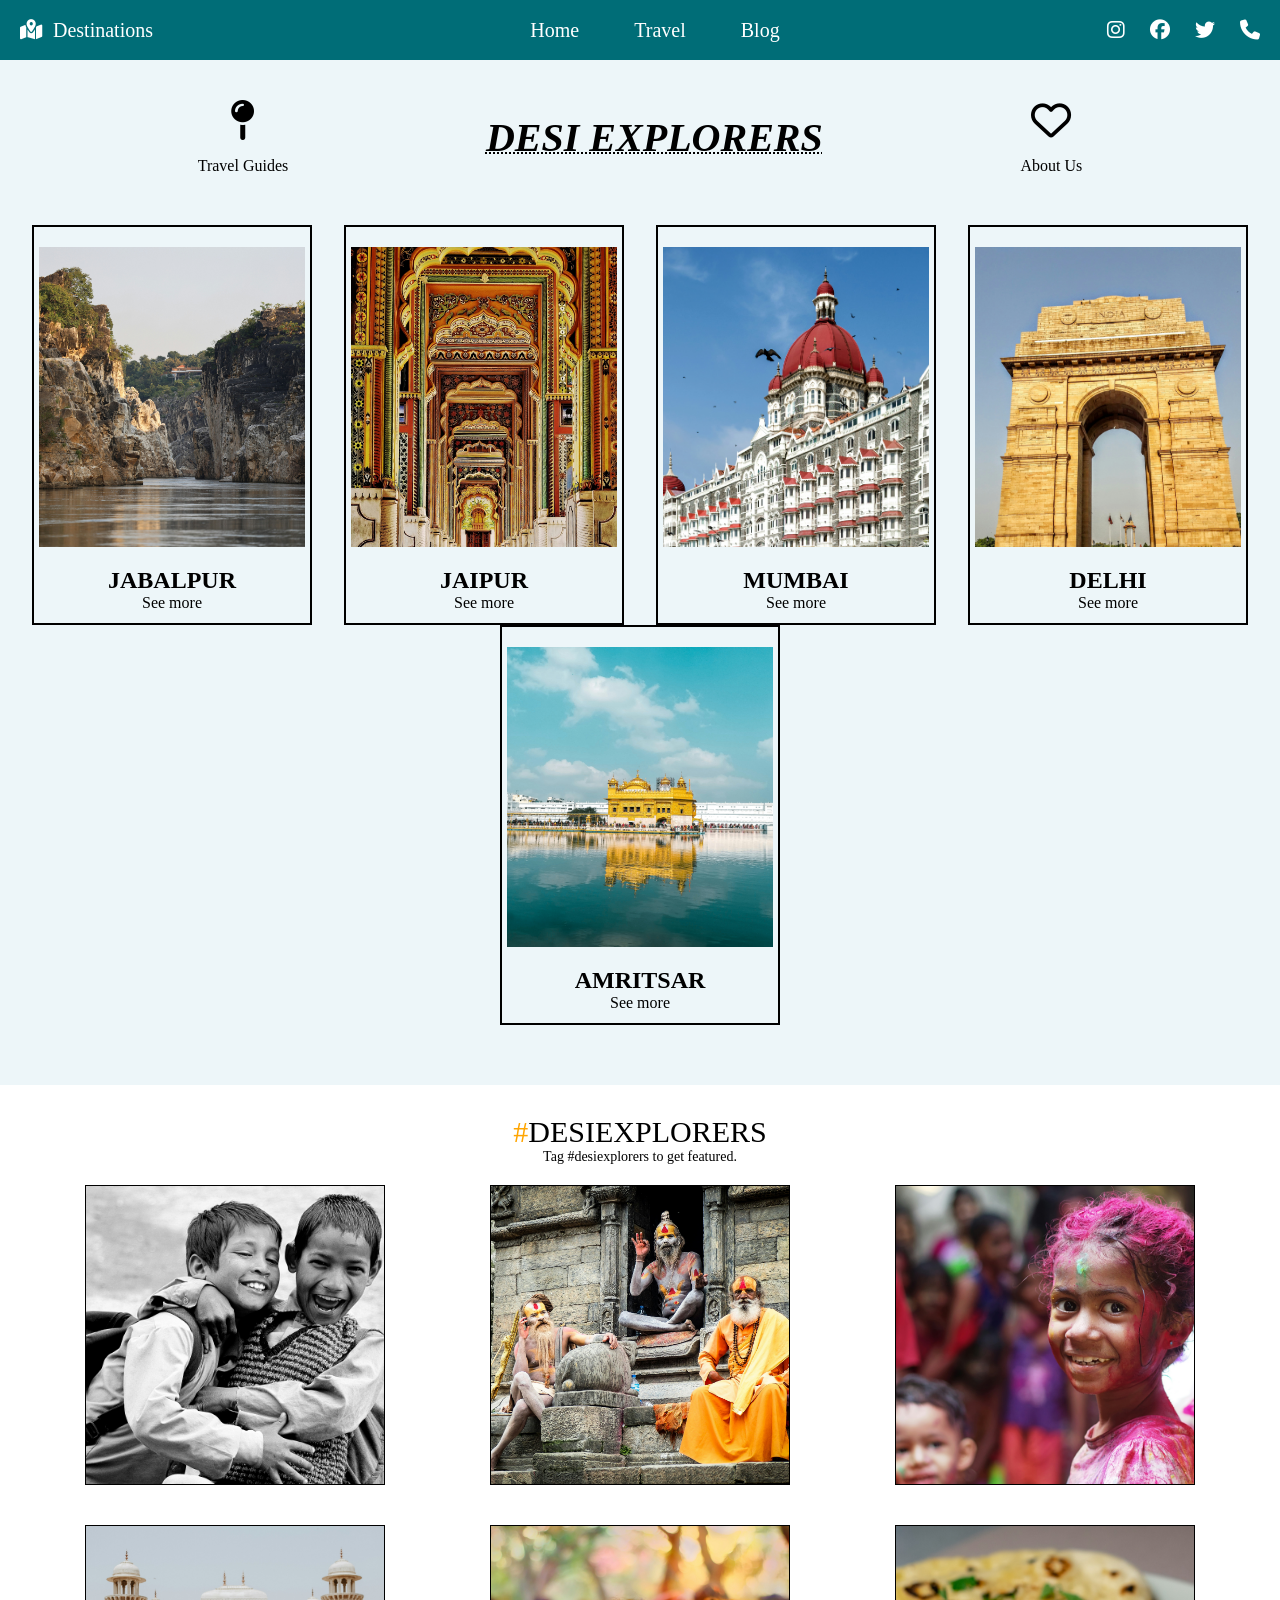
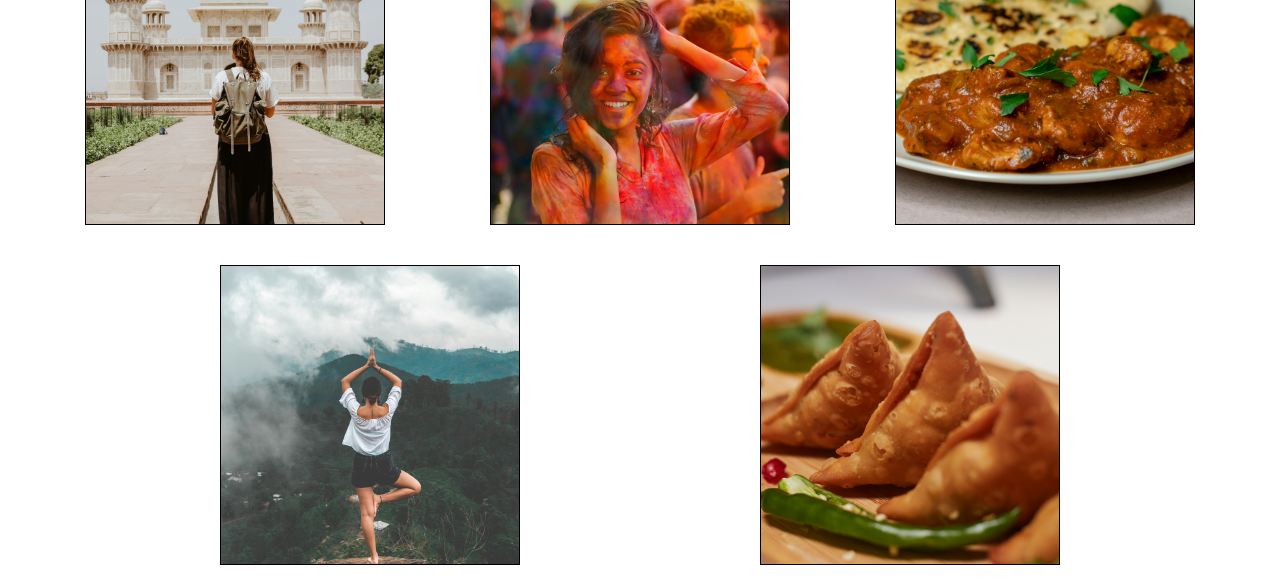
==== index.html @ 2a9def67 "First Index Commit" ====
<!DOCTYPE html>
<html lang="en">
<head>
    <meta charset="UTF-8">
    <meta name="viewport" content="width=device-width, initial-scale=1.0">
    <title>Desi Explorer</title>
    <link rel="icon" href="favicon.ico">
    <link rel="stylesheet" href="https://cdnjs.cloudflare.com/ajax/libs/font-awesome/6.5.2/css/all.min.css">
    <link rel="stylesheet" href="css/style.css">
</head>

<body>

<!-- Scroll Button -->
<button onclick="scrollToTop()" id="topBtn">⬆️</button>

<!-- Modal -->
<div id="imgModal" class="modal">
    <span class="close" onclick="closeModal()">&times;</span>
    <img class="modal-content" id="modalImg">
</div>

<!-- Navbar -->
<header>
    <div class="navbar">

        <div class="nav-destination">
            <i class="fa-solid fa-map-location-dot"></i>
            <p class="border">Destinations</p>
        </div>

        <div class="nav-content">
            <p class="border"><a href="index.html">Home</a></p>
            <p class="border"><a href="travelguide.html">Travel</a></p>
            <p class="border"><a href="indexblog.html">Blog</a></p>
        </div>

        <div class="nav-social">
            <i class="fa-brands fa-instagram border"></i>
            <i class="fa-brands fa-facebook border"></i>
            <i class="fa-brands fa-twitter border"></i>
            <i class="fa-solid fa-phone border"></i>
        </div>
        
    </div>

    <div class="nav-logo-area border">
        <div class="logo-area-left border">
            <i class="fa-solid fa-map-pin"></i>
            <p><a href="travelguide.html">Travel Guides</a></p>
        </div>

        <div class="logo">
            <p>DESI EXPLORERS</p>
        </div>

        <div class="logo-area-right border">
            <i class="fa-regular fa-heart"></i>
            <p><a href="aboutus.html">About Us</a></p>
        </div>
    </div>
</header>

<!-- Cities Section -->
<section class="images">
    <div class="image-section">

        <div class="box">
            <div class="box-content">
                <div class="box-image" style="background-image: url('images/jabalpur.jpg')"></div>
                <h2>JABALPUR</h2>
                <p><a href="jabalpur.html">See more</a></p> 
            </div>
        </div>

        <div class="box">
            <div class="box-content">
                <div class="box-image" style="background-image: url('images/jaipur.jpg')"></div>
                <h2>JAIPUR</h2>
                <p><a href="jaipur.html">See more</a></p> 
            </div>
        </div>

        <div class="box">
            <div class="box-content">
                <div class="box-image" style="background-image: url('images/mumbai.jpg')"></div>
                <h2>MUMBAI</h2>
                <p><a href="#">See more</a></p> 
            </div>
        </div>

        <div class="box">
            <div class="box-content">
                <div class="box-image" style="background-image: url('images/delhi.jpg')"></div>
                <h2>DELHI</h2>
                <p><a href="#">See more</a></p> 
            </div>
        </div>

        <div class="box">
            <div class="box-content">
                <div class="box-image" style="background-image: url('images/amritsar.jpg')"></div>
                <h2>AMRITSAR</h2>
                <p><a href="#">See more</a></p> 
            </div>
        </div>

    </div>
</section>

<!-- Community Feed -->
<section class="community-feed">
    <div class="feed-title">
        <p class="tag"><span class="hash"># </span> DESIEXPLORERS</p>
    </div>

    <p class="content">Tag #desiexplorers to get featured.</p>

    <div class="feed-images">
        <div class="feed-box" style="background-image: url('images/feed/feed1.jpg');"></div>
        <div class="feed-box" style="background-image: url('images/feed/feed2.jpg');"></div>
        <div class="feed-box" style="background-image: url('images/feed/feed3.jpg');"></div>
        <div class="feed-box" style="background-image: url('images/feed/feed4.jpg');"></div>
        <div class="feed-box" style="background-image: url('images/feed/feed5.jpg');"></div>
        <div class="feed-box" style="background-image: url('images/feed/feed6.jpg');"></div>
        <div class="feed-box" style="background-image: url('images/feed/feed7.jpg');"></div>
        <div class="feed-box" style="background-image: url('images/feed/feed8.jpg');"></div>
    </div>
</section>

<script src="script.js"></script>

</body>
</html>
---- css/style.css ----
/* Reset */
* {
    margin: 0;
    box-sizing: border-box;
}

body {
    background-color: #EDF6F9;
}

/* Navbar */
.navbar {
    height: 60px;
    background-color: #006D77;
    display: flex;
    justify-content: space-between;
    align-items: center;
    color: white;
    font-size: 20px;
}

/* Nav content */
.nav-content p {
    display: inline;
    margin-left: 50px;
}

.nav-content a {
    color: white;
    text-decoration: none;
}

.nav-content a:hover {
    color: #cdeb96;
}

/* Destination */
.nav-destination {
    margin-left: 20px;
    display: flex;
    align-items: center;
}

.nav-destination p {
    margin-left: 10px;
}

/* Social icons */
.nav-social i {
    margin-right: 20px;
    color: white;
    position: relative;
}

/* Hover effect */
.border:hover {
    color: #cdeb96;
}

/* Logo area */
.nav-logo-area {
    display: flex;
    justify-content: space-evenly;
    align-items: center;
    margin-top: 40px;
    text-align: center;
}

.nav-logo-area i {
    font-size: 40px;
    margin-bottom: 17px;
    color: black;
}

.logo {
    font-family: 'Times New Roman';
    font-size: 40px;
    font-weight: 700;
    font-style: oblique 2deg;
    text-decoration: underline dotted 1.5px black;
}

.logo-area-left a,
.logo-area-right a {
    text-decoration: none;
    color: black;
}

/* Cards */
.image-section {
    display: flex;
    flex-wrap: wrap;
    justify-content: space-evenly;
    margin-top: 50px;
}

.box {
    height: 400px;
    width: 280px;
    border: 2px solid black;
    padding: 20px 0 15px;
    background-color: #EDF6F9;
}

.box-content {
    text-align: center;
    margin: 0 5px;
}

.box-image {
    height: 300px;
    background-size: cover;
    background-position: center;
    margin-bottom: 20px;
    transition: transform 0.5s ease-in-out;
}

.box-image:hover {
    transform: scale(1.1);
}

.box a {
    color: black;
    text-decoration: none;
}

/* Community Feed */
.community-feed {
    background-color: white;
    margin-top: 60px;
    text-align: center;
}

.tag {
    font-size: 30px;
    display: flex;
    justify-content: center;
    padding-top: 30px;
}

.tag .hash {
    color: orange;
}

.community-feed .content {
    font-size: 14px;
}

.feed-images {
    display: flex;
    flex-wrap: wrap;
    justify-content: space-evenly;
}

.feed-box {
    margin: 20px;
    height: 300px;
    width: 300px;
    border: 1px solid black;
    background-size: cover;
    background-position: center;
    transition: transform 0.5s ease-in-out;
}

.feed-box:hover {
    transform: scale(1.1);
}

/* Scroll Button */
#topBtn {
    display: none;
    position: fixed;
    bottom: 40px;
    right: 40px;
    background-color: #006D77;
    color: white;
    padding: 12px 16px;
    border-radius: 10px;
    cursor: pointer;
}

/* Modal */
.modal {
    display: none;
    position: fixed;
    width: 100%;
    height: 100%;
    background-color: rgba(0,0,0,0.8);
}

.modal-content {
    margin: auto;
    display: block;
    max-width: 80%;
    border: 5px solid white;
    border-radius: 10px;
}

.close {
    position: absolute;
    top: 30px;
    right: 50px;
    color: white;
    font-size: 40px;
    cursor: pointer;
}

/* Tooltip */
.nav-social i::after {
    content: attr(data-tooltip);
    position: absolute;
    bottom: -30px;
    left: 50%;
    transform: translateX(-50%);
    background-color: #006D77;
    color: #fff;
    padding: 4px 8px;
    border-radius: 4px;
    font-size: 12px;
    opacity: 0;
}

.nav-social i:hover::after {
    opacity: 1;
}
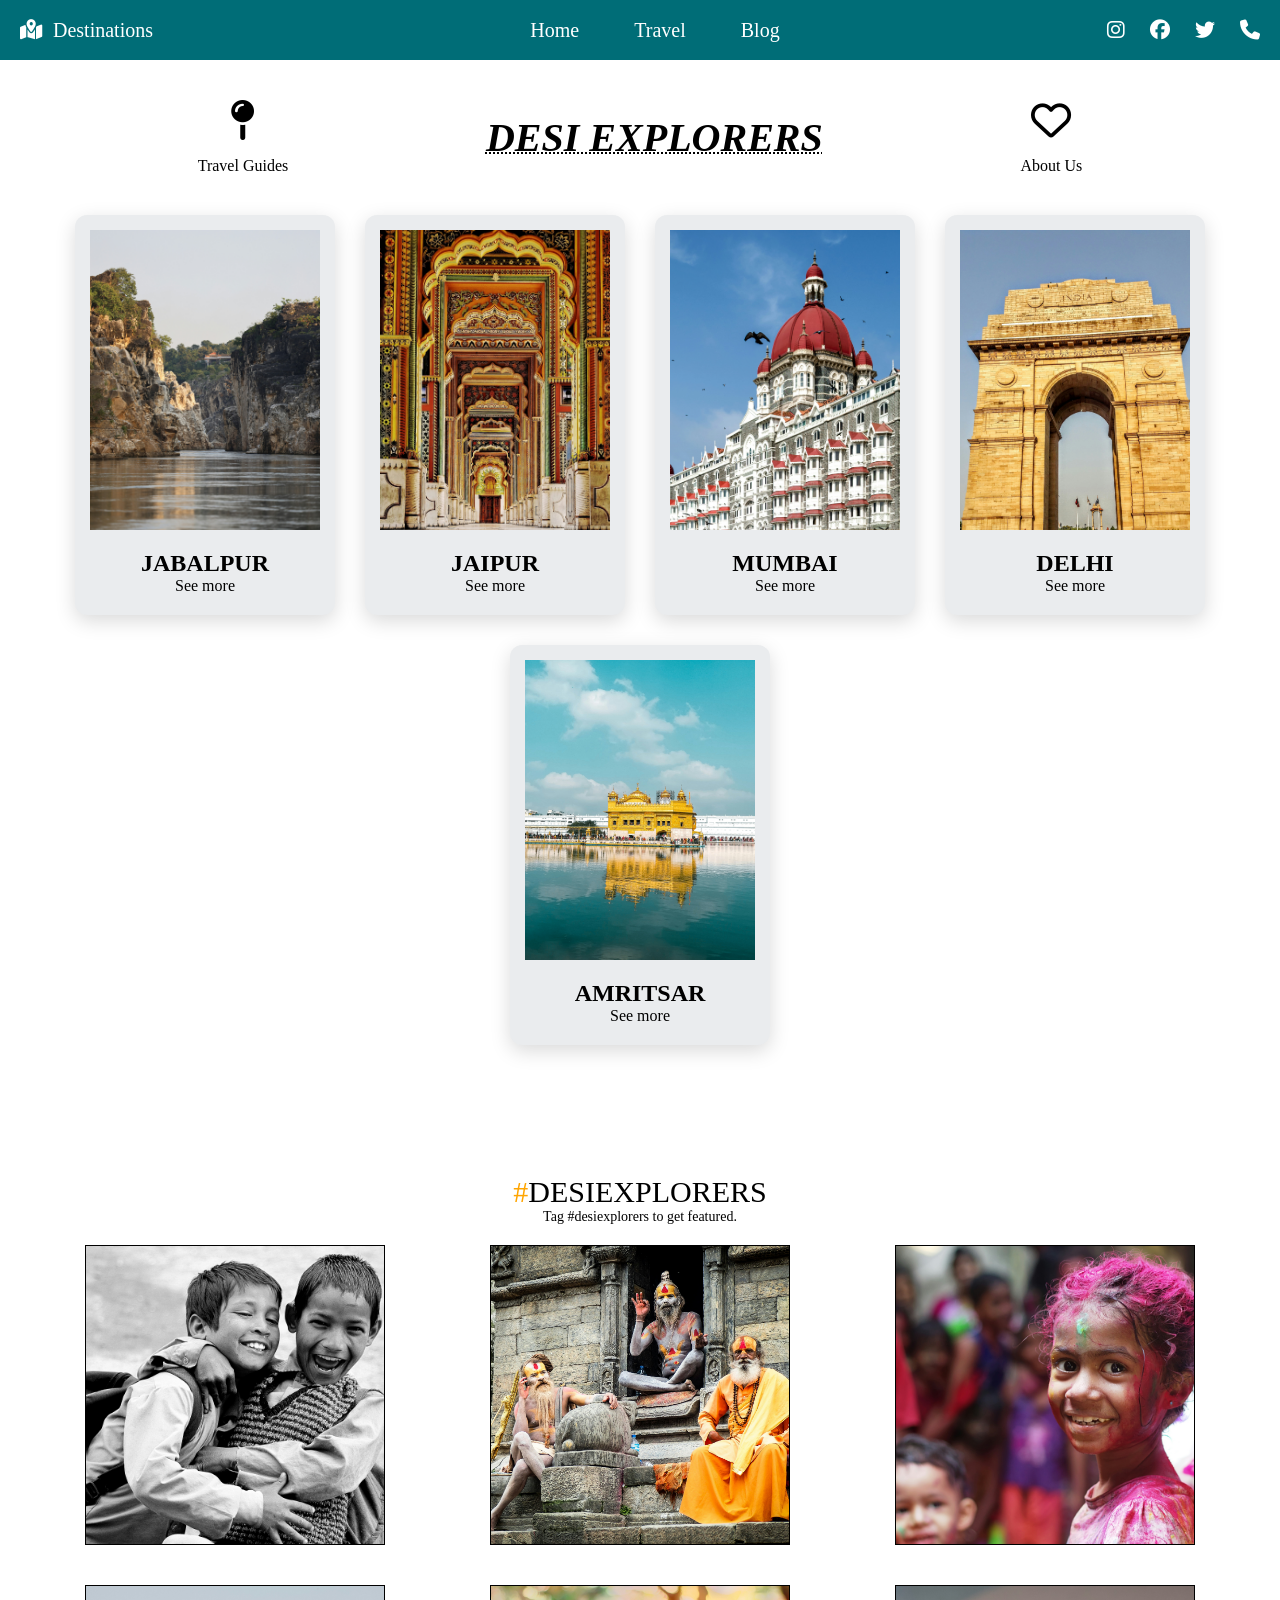
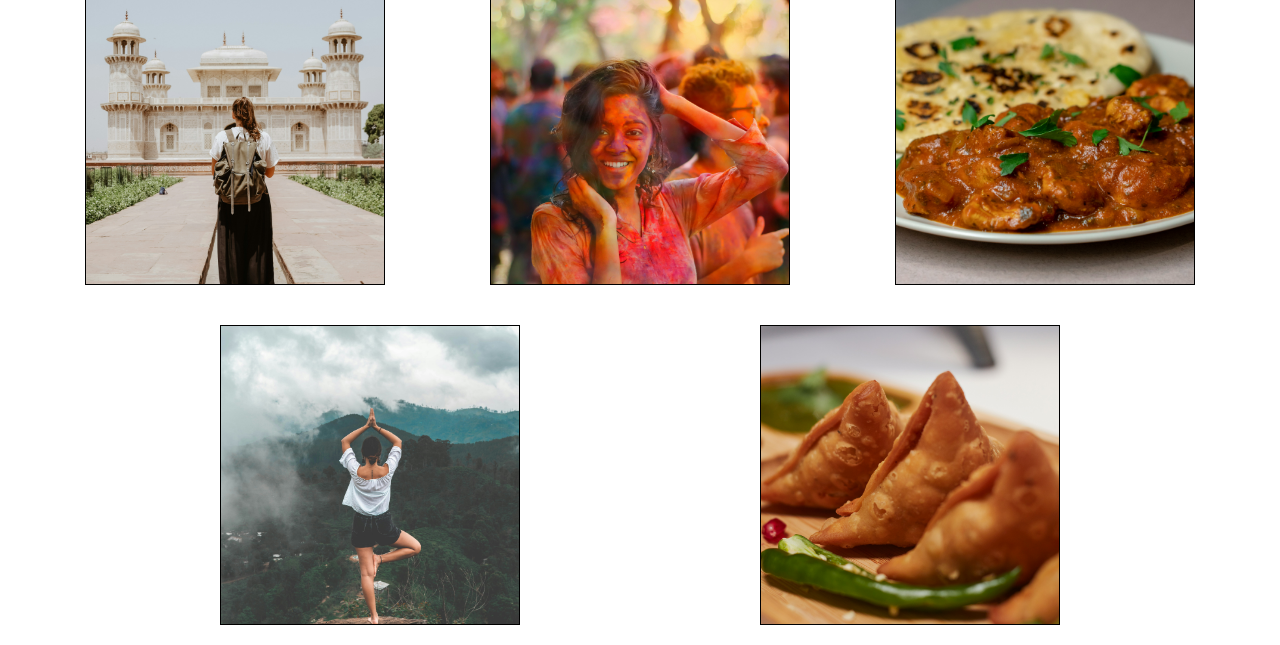
==== commit 45e6d18a: "Added few more cities" ====
--- a/index.html
+++ b/index.html
@@ -85,7 +85,7 @@
             <div class="box-content">
                 <div class="box-image" style="background-image: url('images/mumbai.jpg')"></div>
                 <h2>MUMBAI</h2>
-                <p><a href="#">See more</a></p> 
+                <p><a href="mumbai.html">See more</a></p> 
             </div>
         </div>
 
@@ -93,7 +93,7 @@
             <div class="box-content">
                 <div class="box-image" style="background-image: url('images/delhi.jpg')"></div>
                 <h2>DELHI</h2>
-                <p><a href="#">See more</a></p> 
+                <p><a href="delhi.html">See more</a></p> 
             </div>
         </div>
 
@@ -101,7 +101,7 @@
             <div class="box-content">
                 <div class="box-image" style="background-image: url('images/amritsar.jpg')"></div>
                 <h2>AMRITSAR</h2>
-                <p><a href="#">See more</a></p> 
+                <p><a href="amritsar.html">See more</a></p> 
             </div>
         </div>
 
--- a/css/style.css
+++ b/css/style.css
@@ -5,7 +5,13 @@
 }
 
 body {
-    background-color: #EDF6F9;
+    background-color: #ffffff;
+    animation: fadeIn 0.8s ease-in;
+}
+
+@keyframes fadeIn {
+    from { opacity: 0; }
+    to { opacity: 1; }
 }
 
 /* Navbar */
@@ -90,21 +96,25 @@
 .image-section {
     display: flex;
     flex-wrap: wrap;
-    justify-content: space-evenly;
-    margin-top: 50px;
+    justify-content: center;
+    gap: 30px;
+    /* margin-top: 50px; */
+    padding: 40px;
 }
 
 .box {
     height: 400px;
-    width: 280px;
-    border: 2px solid black;
-    padding: 20px 0 15px;
-    background-color: #EDF6F9;
+    width: 260px;
+    border-radius: 12px;
+    overflow: hidden;
+    background-color: #eaecee;
+    box-shadow: 0 6px 20px rgba(0,0,0,0.15);
+    transition: transform 0.3s ease;
 }
 
 .box-content {
     text-align: center;
-    margin: 0 5px;
+    padding: 15px;
 }
 
 .box-image {
@@ -116,7 +126,7 @@
 }
 
 .box-image:hover {
-    transform: scale(1.1);
+    transform: translateY(-8px);
 }
 
 .box a {
@@ -222,4 +232,163 @@
 
 .nav-social i:hover::after {
     opacity: 1;
+}
+
+/* Ai integration */
+.ai-box {
+    margin: 30px auto;
+    text-align: center;
+    padding: 20px;
+
+    background: rgba(0,0,0,0.4);
+    backdrop-filter: blur(10px);
+
+    width: 300px;
+    border-radius: 15px;
+    color: white;
+}
+
+.ai-box select, .ai-box button {
+    margin-top: 10px;
+    padding: 8px;
+    border-radius: 5px;
+    border: none;
+}
+
+.ai-result {
+    margin-top: 15px;
+    padding: 12px;
+
+    background: rgba(255,255,255,0.1);
+    border-radius: 10px;
+
+    font-size: 15px;
+    color: #fff;
+
+    opacity: 0;
+    transform: translateY(10px);
+    transition: all 0.4s ease;
+}
+
+.ai-result.show {
+    opacity: 1;
+    transform: translateY(0);
+}
+
+.highlight {
+    outline: 3px solid #ffd166;
+    transform: scale(1.02);
+    transition: all 0.3s ease;
+}
+
+/* Jaipur Title */
+.city-title {
+    text-align: center;
+    margin-top: 95px;
+    color: white;
+}
+
+.city-title h1 {
+    color: white;
+    font-size: 55px;
+    letter-spacing: 3px;
+}
+
+.city-title p {
+    color: #f1f1f1;
+    font-size: 20px;
+    margin-top: 10px;
+}
+
+/* Places layout */
+.city-content {
+    margin: 40px;
+    padding-bottom: 50px;
+}
+body.jaipur::before,
+body.jabalpur::before,
+body.mumbai::before {
+    content: "";
+    position: fixed;
+    top: 0;
+    left: 0;
+    width: 100%;
+    height: 100%;
+
+    background: rgba(0, 0, 0, 0.25);
+    z-index: -1;
+}
+
+/* Each place block */
+.place {
+    display: flex;
+    justify-content: space-between;
+    align-items: center;
+    margin-bottom: 30px;
+    background-color: rgba(0,0,0,0.2);
+    padding: 20px;
+    border-radius: 15px;
+    background: linear-gradient(
+        to right,
+        rgba(0,0,0,0.55),
+        rgba(0,0,0,0.35)
+    );
+    backdrop-filter: blur(12px);
+    -webkit-backdrop-filter: blur(12px);
+    border-radius: 20px;
+    padding: 25px 30px;
+    margin: 40px auto;
+    width: 85%;
+    color: white; 
+    gap: 30px;
+    box-shadow: 0 8px 30px rgba(0,0,0,0.4);
+    animation: fadeUp 0.6s ease forwards;
+}
+@keyframes fadeUp {
+    from {
+        opacity: 0;
+        transform: translateY(20px);
+    }
+    to {
+        opacity: 1;
+        transform: translateY(0);
+    }
+}
+
+/* Text */
+.place .text {
+    width: 60%;
+}
+
+.place h2 {
+    color: #ffffff;
+    font-size: 30px;
+    margin-bottom: 10px;
+}
+
+.place p {
+    color: #dddddd;
+    line-height: 1.7;
+    font-size: 16px;
+}
+
+/* Images */
+.images {
+    display: flex;
+    gap: 20px;
+}
+
+.img {
+    height: 180px;
+    width: 180px;
+    border-radius: 15px;
+    background-size: cover;
+    background-position: center;
+
+    transition: transform 0.3s ease, box-shadow 0.3s;
+}
+
+.img:hover {
+    transform: scale(1.08);
+    box-shadow: 0 8px 20px rgba(0,0,0,0.5);
 }
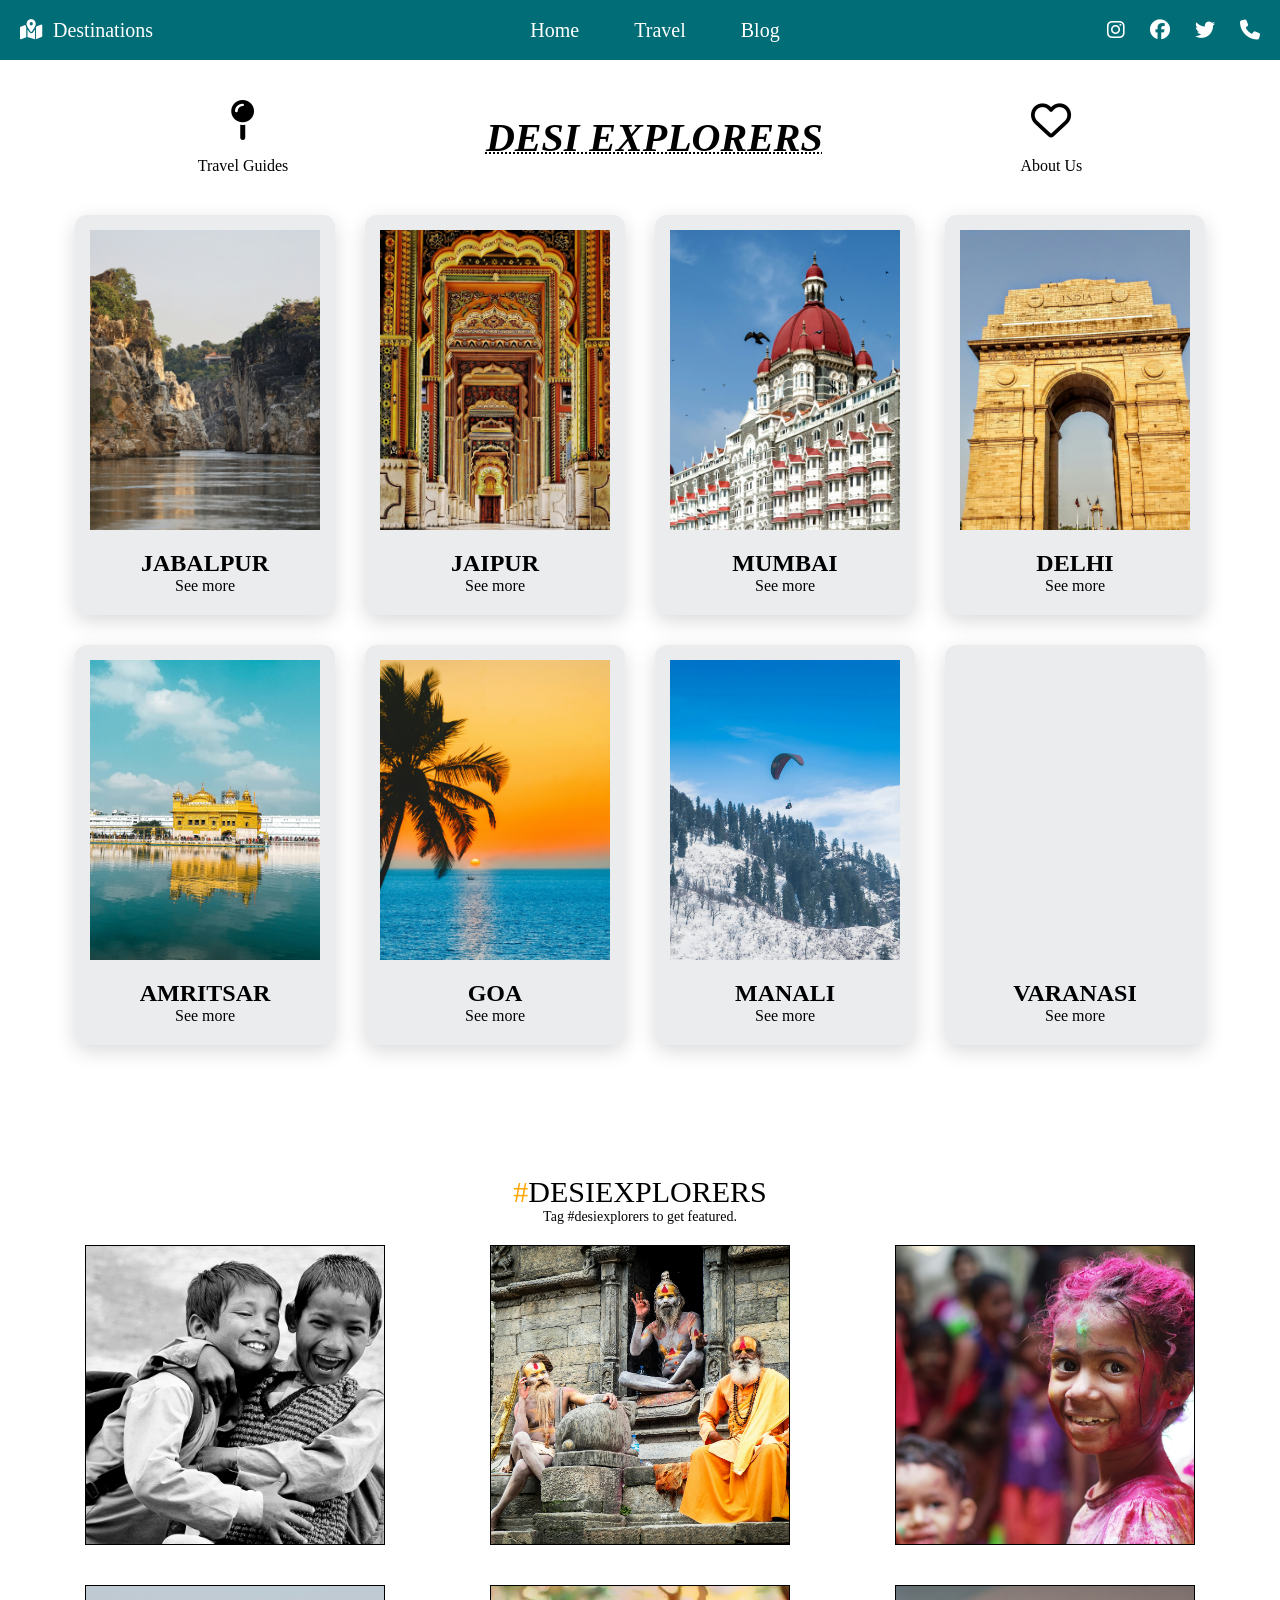
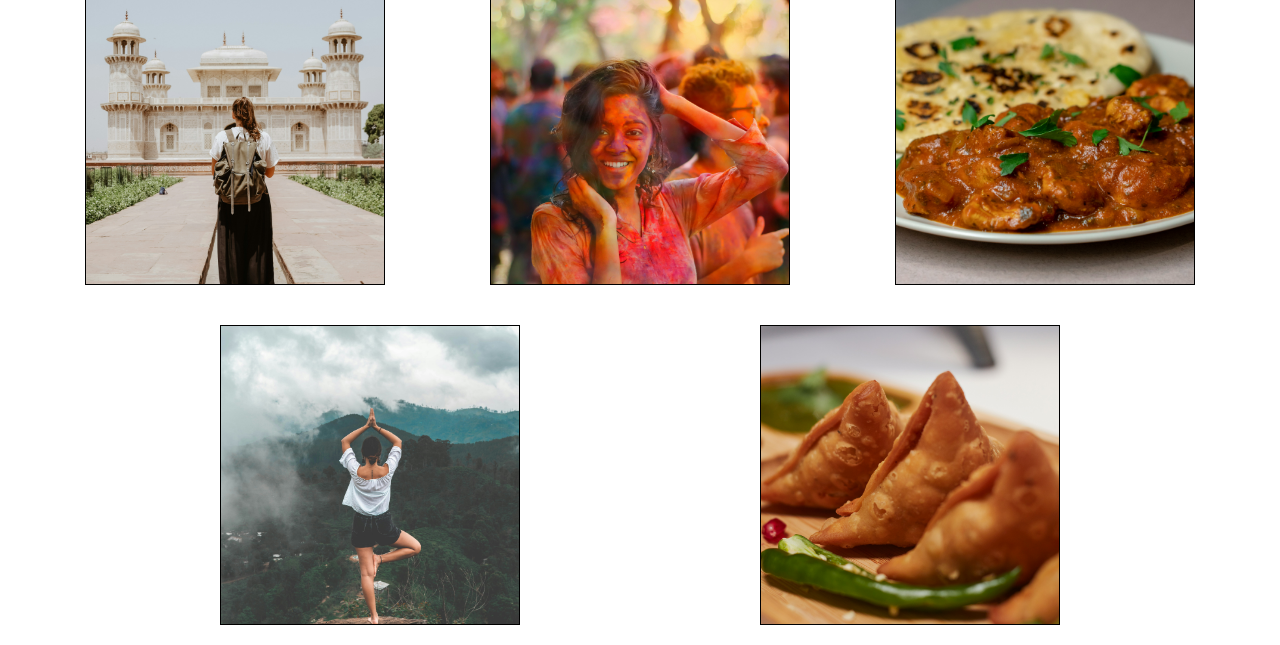
==== commit 70f5479c: "few changes" ====
--- a/index.html
+++ b/index.html
@@ -105,6 +105,30 @@
             </div>
         </div>
 
+        <div class="box">
+            <div class="box-content">
+                <div class="box-image" style="background-image: url('images/goa.jpg')"></div>
+                <h2>GOA</h2>
+                <p><a href="goa.html">See more</a></p> 
+            </div>
+        </div>
+
+        <div class="box">
+            <div class="box-content">
+                <div class="box-image" style="background-image: url('images/manali.jpg')"></div>
+                <h2>MANALI</h2>
+                <p><a href="manali.html">See more</a></p> 
+            </div>
+        </div>
+
+        <div class="box">
+            <div class="box-content">
+                <div class="box-image" style="background-image: url('images/varanasi.jpg')"></div>
+                <h2>VARANASI</h2>
+                <p><a href="varanasi.html">See more</a></p> 
+            </div>
+        </div>
+
     </div>
 </section>
 
--- a/css/style.css
+++ b/css/style.css
@@ -302,11 +302,16 @@
 
 /* Places layout */
 .city-content {
-    margin: 40px;
-    padding-bottom: 50px;
+    max-width: 1200px;
+    margin: auto;
+    padding: 40px 20px;
 }
 body.jaipur::before,
 body.jabalpur::before,
+body.goa::before,
+body.manali::before,
+body.amritsar::before,
+body.delhi::before,
 body.mumbai::before {
     content: "";
     position: fixed;
@@ -324,7 +329,7 @@
     display: flex;
     justify-content: space-between;
     align-items: center;
-    margin-bottom: 30px;
+    margin-bottom: 60px;
     background-color: rgba(0,0,0,0.2);
     padding: 20px;
     border-radius: 15px;
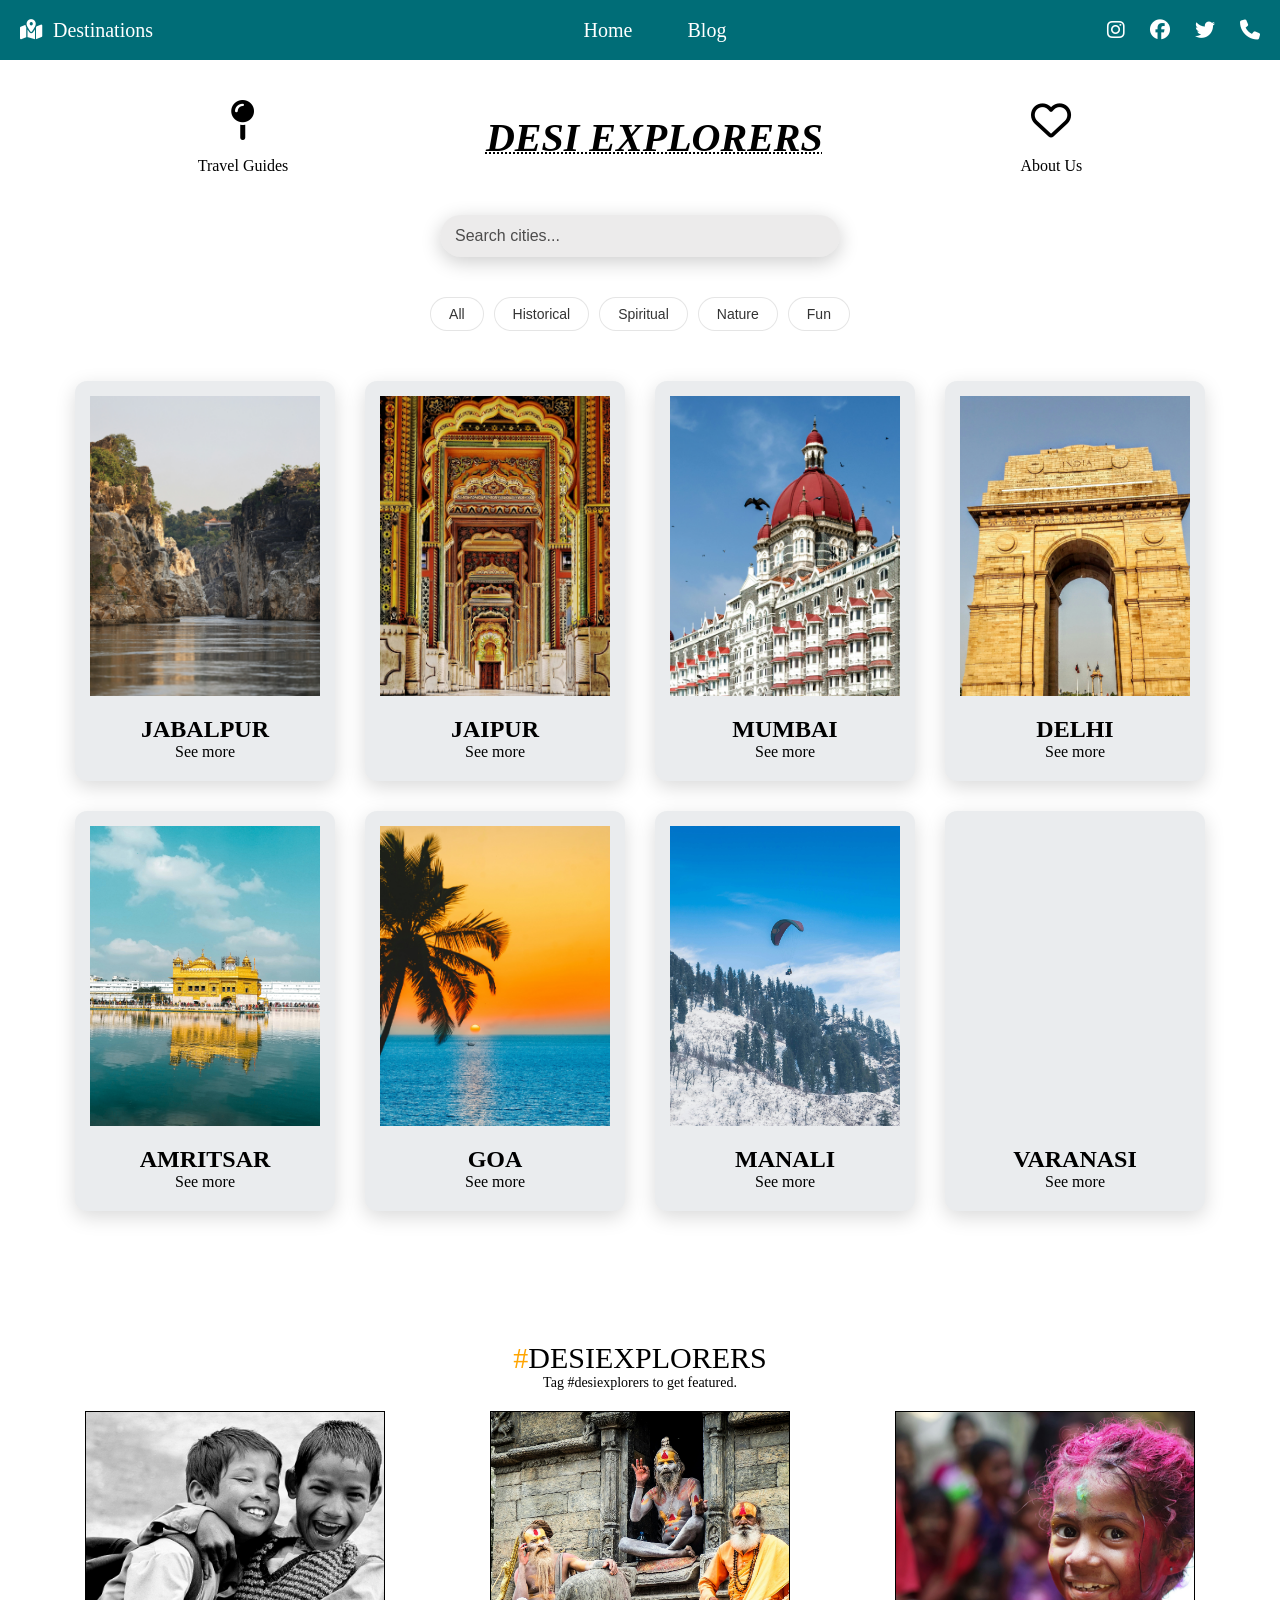
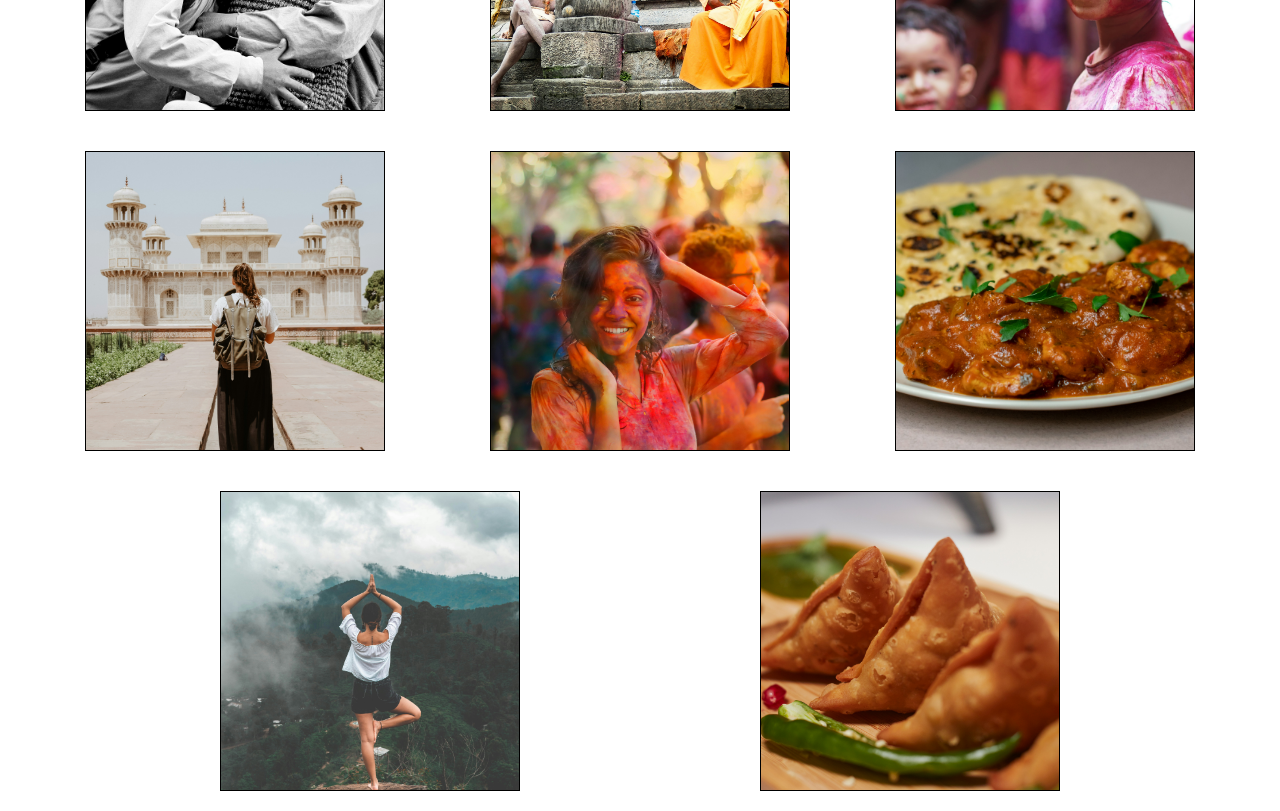
==== commit 7269e908: "Added Search Bar + Filter Search" ====
--- a/index.html
+++ b/index.html
@@ -7,6 +7,7 @@
     <link rel="icon" href="favicon.ico">
     <link rel="stylesheet" href="https://cdnjs.cloudflare.com/ajax/libs/font-awesome/6.5.2/css/all.min.css">
     <link rel="stylesheet" href="css/style.css">
+    <script src="js/script.js" defer></script>
 </head>
 
 <body>
@@ -31,7 +32,6 @@
 
         <div class="nav-content">
             <p class="border"><a href="index.html">Home</a></p>
-            <p class="border"><a href="travelguide.html">Travel</a></p>
             <p class="border"><a href="indexblog.html">Blog</a></p>
         </div>
 
@@ -61,11 +61,31 @@
     </div>
 </header>
 
+<div class="search-container">
+    <input 
+        type="text" 
+        id="search" 
+        placeholder="Search cities..." 
+        onkeyup="searchCity()"
+        >
+
+</div>
+<div class="filter-container">
+    <button onclick="filterCities('all', event)">All</button>
+    <button onclick="filterCities('historical', event)">Historical</button>
+    <button onclick="filterCities('spiritual', event)">Spiritual</button>
+    <button onclick="filterCities('nature', event)">Nature</button>
+    <button onclick="filterCities('fun', event)">Fun</button>
+</div>
+<p id="noResults" style="display:none; text-align:center; margin-top:20px;">
+    No cities found 😔
+</p>
+
 <!-- Cities Section -->
 <section class="images">
     <div class="image-section">
 
-        <div class="box">
+        <div class="box" data-category="nature">
             <div class="box-content">
                 <div class="box-image" style="background-image: url('images/jabalpur.jpg')"></div>
                 <h2>JABALPUR</h2>
@@ -73,15 +93,15 @@
             </div>
         </div>
 
-        <div class="box">
-            <div class="box-content">
+        <div class="box" data-category="historical">
+            <div class="box-content" >
                 <div class="box-image" style="background-image: url('images/jaipur.jpg')"></div>
                 <h2>JAIPUR</h2>
                 <p><a href="jaipur.html">See more</a></p> 
             </div>
         </div>
 
-        <div class="box">
+        <div class="box" data-category="fun">
             <div class="box-content">
                 <div class="box-image" style="background-image: url('images/mumbai.jpg')"></div>
                 <h2>MUMBAI</h2>
@@ -89,7 +109,7 @@
             </div>
         </div>
 
-        <div class="box">
+        <div class="box" data-category="historical">
             <div class="box-content">
                 <div class="box-image" style="background-image: url('images/delhi.jpg')"></div>
                 <h2>DELHI</h2>
@@ -97,7 +117,7 @@
             </div>
         </div>
 
-        <div class="box">
+        <div class="box" data-category="spiritual">
             <div class="box-content">
                 <div class="box-image" style="background-image: url('images/amritsar.jpg')"></div>
                 <h2>AMRITSAR</h2>
@@ -105,7 +125,7 @@
             </div>
         </div>
 
-        <div class="box">
+        <div class="box" data-category="fun">
             <div class="box-content">
                 <div class="box-image" style="background-image: url('images/goa.jpg')"></div>
                 <h2>GOA</h2>
@@ -113,7 +133,7 @@
             </div>
         </div>
 
-        <div class="box">
+        <div class="box" data-category="nature">
             <div class="box-content">
                 <div class="box-image" style="background-image: url('images/manali.jpg')"></div>
                 <h2>MANALI</h2>
@@ -121,7 +141,7 @@
             </div>
         </div>
 
-        <div class="box">
+        <div class="box" data-category="spiritual">
             <div class="box-content">
                 <div class="box-image" style="background-image: url('images/varanasi.jpg')"></div>
                 <h2>VARANASI</h2>
@@ -152,7 +172,7 @@
     </div>
 </section>
 
-<script src="script.js"></script>
+<script src="js/script.js" defer></script>
 
 </body>
 </html>
--- a/css/style.css
+++ b/css/style.css
@@ -109,7 +109,12 @@
     overflow: hidden;
     background-color: #eaecee;
     box-shadow: 0 6px 20px rgba(0,0,0,0.15);
-    transition: transform 0.3s ease;
+    transition: opacity 0.3s ease, transform 0.3s ease;
+}
+
+.box[style*="display: none"] {
+    opacity: 0;
+    transform: scale(0.95);
 }
 
 .box-content {
@@ -234,54 +239,66 @@
     opacity: 1;
 }
 
-/* Ai integration */
-.ai-box {
-    margin: 30px auto;
-    text-align: center;
-    padding: 20px;
-
-    background: rgba(0,0,0,0.4);
+/* Search box */
+.search-container {
+    text-align: center;
+    margin: 40px 0;
+}
+
+.search-container input {
+    width: 60%;
+    max-width: 400px;
+    padding: 12px 15px;
+    border-radius: 25px;
+    border: none;
+    outline: none;
+    font-size: 16px;
+    box-shadow: 0 5px 20px rgba(0,0,0,0.2);
+    background: rgba(69, 65, 65, 0.1);
     backdrop-filter: blur(10px);
-
-    width: 300px;
-    border-radius: 15px;
-    color: white;
-}
-
-.ai-box select, .ai-box button {
-    margin-top: 10px;
-    padding: 8px;
-    border-radius: 5px;
-    border: none;
-}
-
-.ai-result {
-    margin-top: 15px;
-    padding: 12px;
-
-    background: rgba(255,255,255,0.1);
-    border-radius: 10px;
-
-    font-size: 15px;
-    color: #fff;
-
-    opacity: 0;
-    transform: translateY(10px);
-    transition: all 0.4s ease;
-}
-
-.ai-result.show {
-    opacity: 1;
-    transform: translateY(0);
-}
-
-.highlight {
-    outline: 3px solid #ffd166;
-    transform: scale(1.02);
-    transition: all 0.3s ease;
-}
-
-/* Jaipur Title */
+    color: #090808b3;
+}
+
+.search-container input::placeholder {
+    color: #090808b3;
+}
+.filter-container {
+    text-align: center;
+    margin: 25px 0;
+}
+
+.filter-container {
+    display: flex;
+    justify-content: center;
+    gap: 10px;
+    margin: 25px 0 10px;
+    flex-wrap: wrap;
+}
+
+.filter-container button {
+    padding: 8px 18px;
+    border-radius: 999px;
+    border: 1px solid rgba(0,0,0,0.1);
+    background: #ffffff;          
+    color: #333;
+    cursor: pointer;
+    font-size: 14px;
+    transition: all 0.25s ease;
+}
+
+.filter-container button:hover {
+    background: #006D77;         
+    color: white;
+    transform: translateY(-2px);
+}
+
+.filter-container button.active {
+    background: #006D77;
+    color: #fcfdfd;
+    border-color: #006D77;
+}
+
+/* City Title */
 .city-title {
     text-align: center;
     margin-top: 95px;
@@ -342,7 +359,7 @@
     -webkit-backdrop-filter: blur(12px);
     border-radius: 20px;
     padding: 25px 30px;
-    margin: 40px auto;
+    margin: 20px auto;
     width: 85%;
     color: white; 
     gap: 30px;
